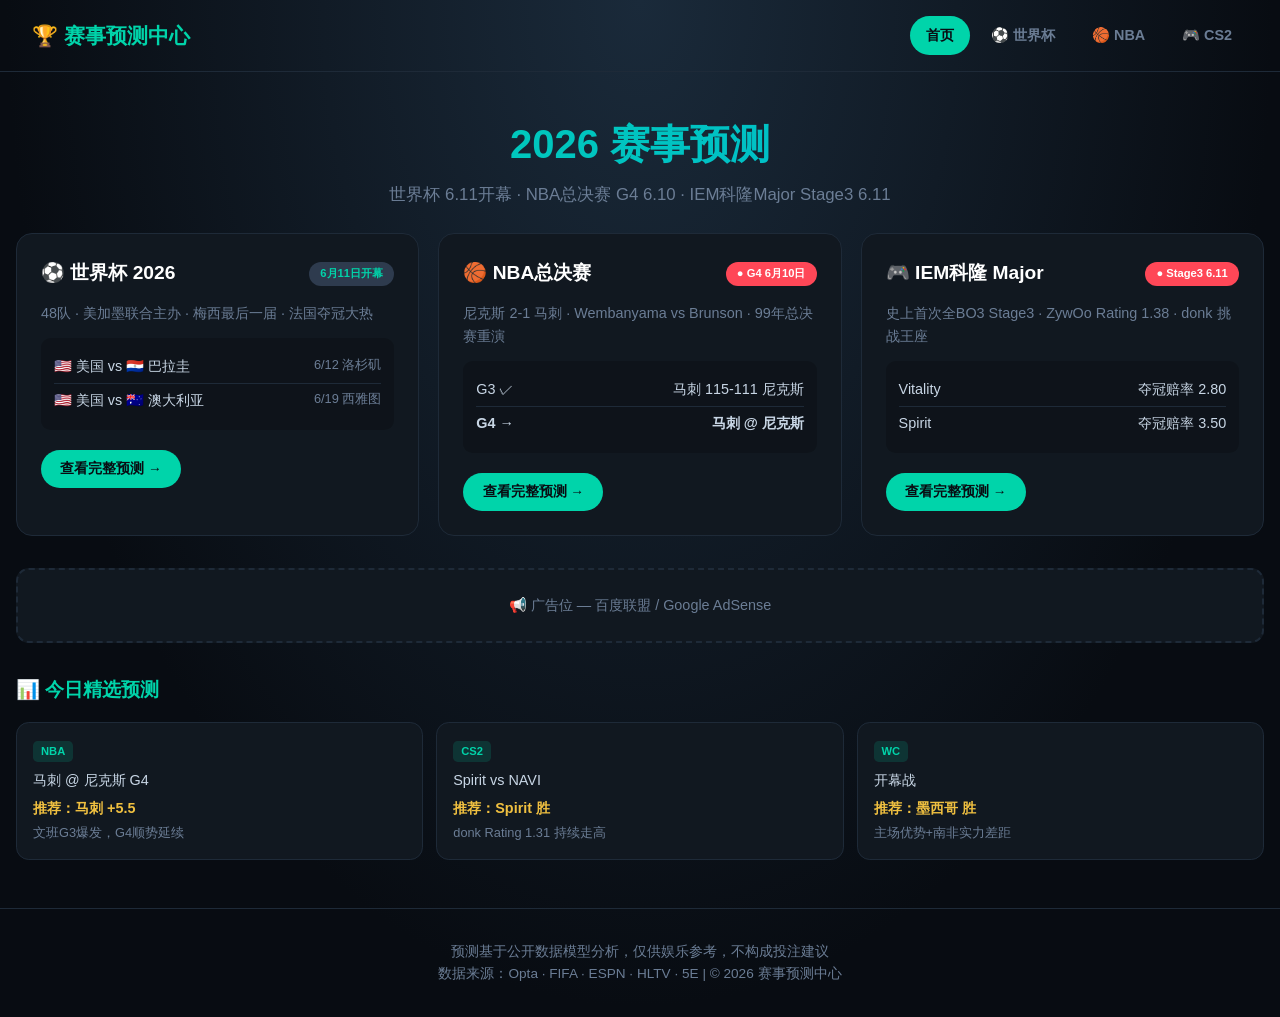
==== index.html @ 6b48df7f "赛事预测网站" ====
<!DOCTYPE html>
<html lang="zh-CN">
<head>
<meta charset="UTF-8">
<meta name="viewport" content="width=device-width, initial-scale=1.0">
<meta name="description" content="2026赛事预测：世界杯、NBA总决赛尼克斯vs马刺、IEM科隆CS2 Major。每日更新AI数据模型+专家分析。">
<meta name="keywords" content="世界杯预测,NBA总决赛,科隆Major,2026世界杯赛程,比分预测">
<title>赛事预测中心 | 世界杯 · NBA · CS2 Major 2026</title>
<link rel="stylesheet" href="style.css">
</head>
<body>
<header>
  <div class="logo">🏆 赛事预测中心</div>
  <nav>
    <a href="index.html" class="active">首页</a>
    <a href="wc.html">⚽ 世界杯</a>
    <a href="nba.html">🏀 NBA</a>
    <a href="cs2.html">🎮 CS2</a>
  </nav>
</header>

<main>
  <section class="hero">
    <h1>2026 赛事预测</h1>
    <p>世界杯 6.11开幕 · NBA总决赛 G4 6.10 · IEM科隆Major Stage3 6.11</p>
  </section>

  <section class="events">
    <!-- WC -->
    <article class="event-card">
      <div class="event-header">
        <h2>⚽ 世界杯 2026</h2>
        <span class="status upcoming">6月11日开幕</span>
      </div>
      <p class="desc">48队 · 美加墨联合主办 · 梅西最后一届 · 法国夺冠大热</p>
      <div class="highlight">
        <div class="match-row"><span>🇺🇸 美国 vs 🇵🇾 巴拉圭</span><span class="date">6/12 洛杉矶</span></div>
        <div class="match-row"><span>🇺🇸 美国 vs 🇦🇺 澳大利亚</span><span class="date">6/19 西雅图</span></div>
      </div>
      <a href="wc.html" class="btn">查看完整预测 →</a>
    </article>

    <!-- NBA -->
    <article class="event-card">
      <div class="event-header">
        <h2>🏀 NBA总决赛</h2>
        <span class="status live">● G4 6月10日</span>
      </div>
      <p class="desc">尼克斯 2-1 马刺 · Wembanyama vs Brunson · 99年总决赛重演</p>
      <div class="highlight">
        <div class="match-row"><span>G3 ✓</span><span>马刺 115-111 尼克斯</span></div>
        <div class="match-row" style="font-weight:700"><span>G4 →</span><span>马刺 @ 尼克斯</span></div>
      </div>
      <a href="nba.html" class="btn">查看完整预测 →</a>
    </article>

    <!-- CS2 -->
    <article class="event-card">
      <div class="event-header">
        <h2>🎮 IEM科隆 Major</h2>
        <span class="status live">● Stage3 6.11</span>
      </div>
      <p class="desc">史上首次全BO3 Stage3 · ZywOo Rating 1.38 · donk 挑战王座</p>
      <div class="highlight">
        <div class="match-row"><span>Vitality</span><span>夺冠赔率 2.80</span></div>
        <div class="match-row"><span>Spirit</span><span>夺冠赔率 3.50</span></div>
      </div>
      <a href="cs2.html" class="btn">查看完整预测 →</a>
    </article>
  </section>

  <!-- Ad Zone -->
  <div class="ad-banner">
    <div class="ad-placeholder">📢 广告位 — 百度联盟 / Google AdSense</div>
  </div>

  <section class="daily-picks">
    <h2>📊 今日精选预测</h2>
    <div class="pick-grid">
      <div class="pick-card">
        <div class="pick-tag">NBA</div>
        <div>马刺 @ 尼克斯 G4</div>
        <div class="pick-result">推荐：马刺 +5.5</div>
        <div class="pick-reason">文班G3爆发，G4顺势延续</div>
      </div>
      <div class="pick-card">
        <div class="pick-tag">CS2</div>
        <div>Spirit vs NAVI</div>
        <div class="pick-result">推荐：Spirit 胜</div>
        <div class="pick-reason">donk Rating 1.31 持续走高</div>
      </div>
      <div class="pick-card">
        <div class="pick-tag">WC</div>
        <div>开幕战</div>
        <div class="pick-result">推荐：墨西哥 胜</div>
        <div class="pick-reason">主场优势+南非实力差距</div>
      </div>
    </div>
  </section>
</main>

<footer>
  <p>预测基于公开数据模型分析，仅供娱乐参考，不构成投注建议</p>
  <p>数据来源：Opta · FIFA · ESPN · HLTV · 5E | © 2026 赛事预测中心</p>
</footer>
</body>
</html>
---- style.css ----
:root{--bg:#080c12;--card:#111820;--accent:#00d4aa;--gold:#f0c040;--red:#ff4757;--text:#c8d6e5;--muted:#6b7d95;--border:#1e2a38;--btn:#00b4d8}
*{margin:0;padding:0;box-sizing:border-box}
body{background:var(--bg);color:var(--text);font-family:-apple-system,BlinkMacSystemFont,'Segoe UI','PingFang SC',sans-serif;line-height:1.6;background-image:radial-gradient(ellipse at 50% 0%,#1a2a3a 0%,var(--bg) 70%);min-height:100vh}

/* Header */
header{display:flex;justify-content:space-between;align-items:center;padding:1rem 2rem;border-bottom:1px solid var(--border);flex-wrap:wrap;gap:1rem}
.logo{font-size:1.3rem;font-weight:800;color:var(--accent)}
nav{display:flex;gap:0.3rem;flex-wrap:wrap}
nav a{padding:.5rem 1rem;border-radius:1.5rem;color:var(--muted);text-decoration:none;font-size:.9rem;font-weight:600;transition:all .15s}
nav a:hover,nav a.active{background:var(--accent);color:var(--bg)}

/* Hero */
.hero{text-align:center;padding:2.5rem 1rem 1.5rem}
.hero h1{font-size:2.5rem;font-weight:800;background:linear-gradient(135deg,var(--accent),var(--btn));-webkit-background-clip:text;-webkit-text-fill-color:transparent}
.hero p{color:var(--muted);margin-top:.4rem;font-size:1.05rem}

/* Event Grid */
.events{display:grid;grid-template-columns:repeat(auto-fit,minmax(340px,1fr));gap:1.2rem;max-width:1300px;margin:0 auto;padding:0 1rem}
.event-card{background:var(--card);border:1px solid var(--border);border-radius:1rem;padding:1.5rem;transition:transform .15s,box-shadow .15s}
.event-card:hover{transform:translateY(-2px);box-shadow:0 8px 32px rgba(0,0,0,.3)}
.event-header{display:flex;justify-content:space-between;align-items:center;margin-bottom:.8rem}
.event-header h2{font-size:1.2rem;color:#fff}
.status{padding:.2rem .7rem;border-radius:1rem;font-size:.7rem;font-weight:700}
.status.upcoming{background:#2e3b4e;color:var(--accent)}
.status.live{background:var(--red);color:#fff;animation:pulse 2s infinite}
@keyframes pulse{0%,100%{opacity:1}50%{opacity:.6}}
.desc{color:var(--muted);font-size:.9rem;margin-bottom:.8rem}
.highlight{background:rgba(0,0,0,.2);padding:.8rem;border-radius:.6rem;margin-bottom:.8rem}
.match-row{display:flex;justify-content:space-between;padding:.3rem 0;font-size:.9rem;border-bottom:1px solid var(--border)}
.match-row:last-child{border:none}
.date{color:var(--muted);font-size:.8rem}
.btn{display:inline-block;padding:.5rem 1.2rem;background:var(--accent);color:var(--bg);border-radius:1.5rem;text-decoration:none;font-weight:700;font-size:.85rem;margin-top:.5rem;transition:opacity .15s}
.btn:hover{opacity:.85}

/* Ad Banner */
.ad-banner{max-width:1300px;margin:2rem auto;padding:0 1rem}
.ad-placeholder{background:var(--card);border:2px dashed var(--border);border-radius:.8rem;padding:1.5rem;text-align:center;color:var(--muted);font-size:.9rem}

/* Daily Picks */
.daily-picks{max-width:1300px;margin:2rem auto;padding:0 1rem}
.daily-picks h2{color:var(--accent);margin-bottom:1rem;font-size:1.2rem}
.pick-grid{display:grid;grid-template-columns:repeat(auto-fit,minmax(250px,1fr));gap:.8rem}
.pick-card{background:var(--card);border:1px solid var(--border);border-radius:.8rem;padding:1rem;font-size:.9rem}
.pick-tag{display:inline-block;padding:.1rem .5rem;border-radius:.3rem;font-size:.7rem;font-weight:700;background:rgba(0,212,170,.15);color:var(--accent);margin-bottom:.4rem}
.pick-result{color:var(--gold);font-weight:700;margin-top:.3rem}
.pick-reason{color:var(--muted);font-size:.8rem;margin-top:.2rem}

/* Full page content */
.content{max-width:900px;margin:0 auto;padding:2rem 1rem}
.content h1{font-size:2rem;color:#fff;margin-bottom:.5rem}
.content h2{font-size:1.3rem;color:var(--accent);margin:2rem 0 .8rem}
.content h3{color:#fff;margin:1.2rem 0 .5rem;font-size:1.05rem}
.content p{color:var(--text);margin-bottom:.8rem;line-height:1.7}
.content ul{color:var(--text);padding-left:1.5rem;margin-bottom:1rem}
.content li{margin-bottom:.3rem}
.content table{width:100%;border-collapse:collapse;margin:1rem 0;font-size:.9rem}
.content th,.content td{padding:.5rem .8rem;text-align:left;border-bottom:1px solid var(--border)}
.content th{color:var(--muted);font-weight:600;font-size:.8rem}
.prediction-box{background:rgba(0,212,170,.08);border-left:3px solid var(--accent);padding:1rem;border-radius:.5rem;margin:1rem 0}
.prediction-box .label{font-size:.75rem;color:var(--accent);font-weight:700;text-transform:uppercase;letter-spacing:1px}
.prediction-box .body{margin-top:.3rem;color:#fff;line-height:1.6}

/* Footer */
footer{text-align:center;padding:2rem;color:var(--muted);font-size:.85rem;border-top:1px solid var(--border);margin-top:3rem}

@media(max-width:768px){
  header{flex-direction:column;text-align:center}
  .hero h1{font-size:1.8rem}
  .events{grid-template-columns:1fr}
}
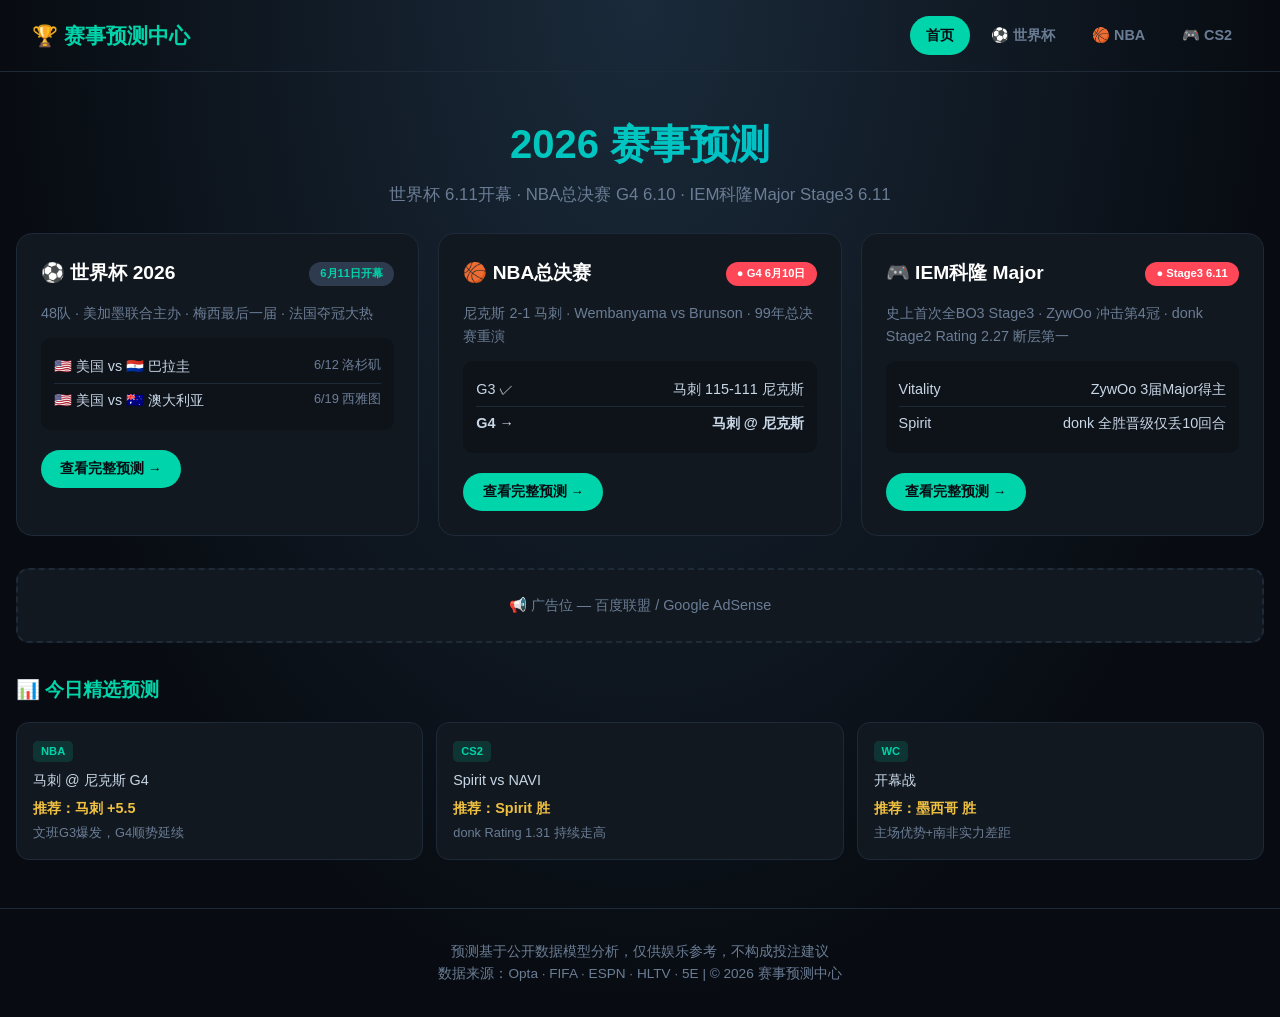
==== commit 0c7236d8: "fix: ZywOo 3届Major, donk Stage2数据更新" ====
--- a/index.html
+++ b/index.html
@@ -60,10 +60,10 @@
         <h2>🎮 IEM科隆 Major</h2>
         <span class="status live">● Stage3 6.11</span>
       </div>
-      <p class="desc">史上首次全BO3 Stage3 · ZywOo Rating 1.38 · donk 挑战王座</p>
+      <p class="desc">史上首次全BO3 Stage3 · ZywOo 冲击第4冠 · donk Stage2 Rating 2.27 断层第一</p>
       <div class="highlight">
-        <div class="match-row"><span>Vitality</span><span>夺冠赔率 2.80</span></div>
-        <div class="match-row"><span>Spirit</span><span>夺冠赔率 3.50</span></div>
+        <div class="match-row"><span>Vitality</span><span>ZywOo 3届Major得主</span></div>
+        <div class="match-row"><span>Spirit</span><span>donk 全胜晋级仅丢10回合</span></div>
       </div>
       <a href="cs2.html" class="btn">查看完整预测 →</a>
     </article>
